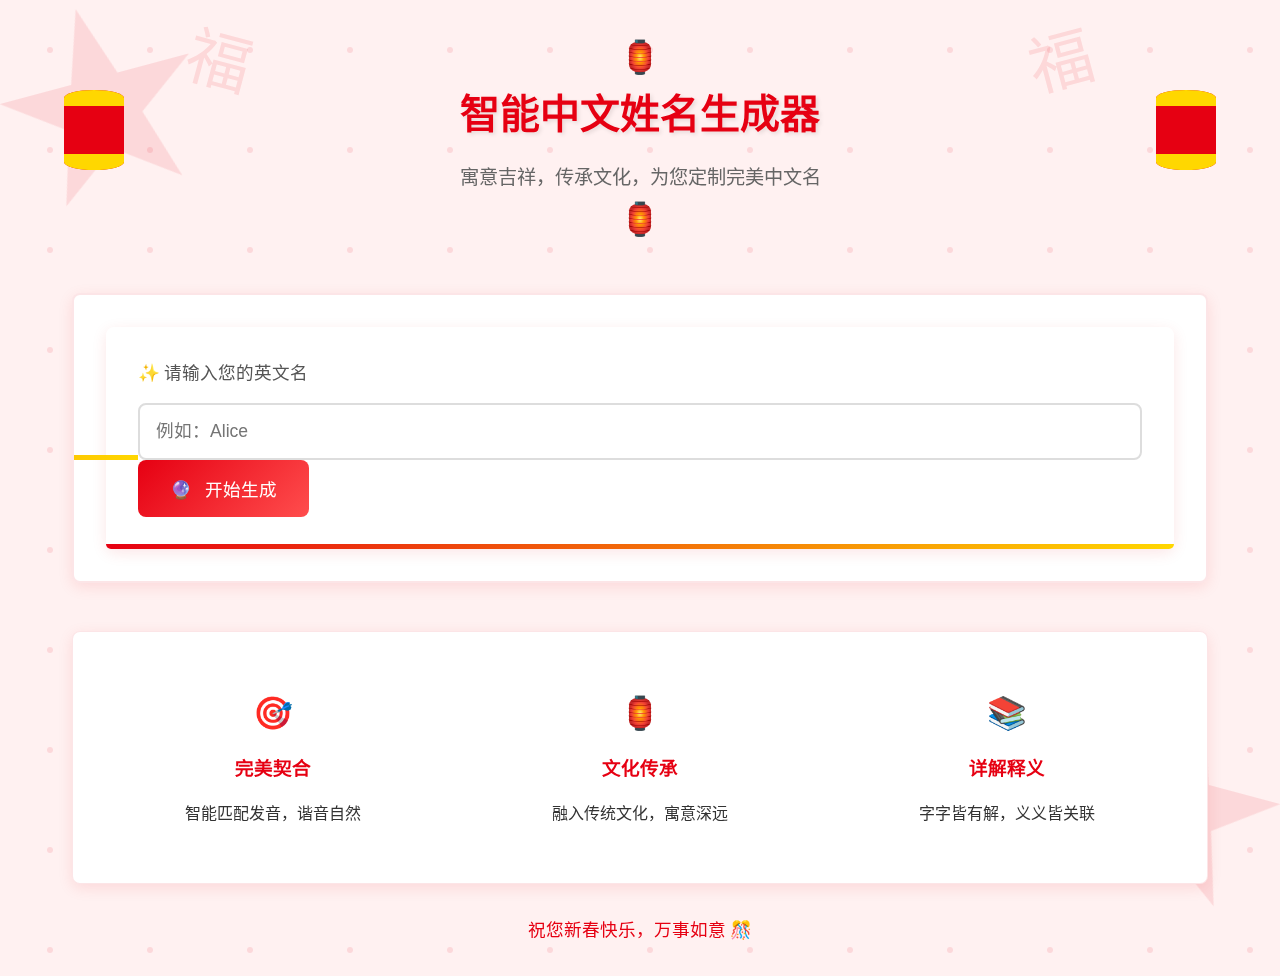
==== index.html @ 564c3832 "初始化项目" ====
<!DOCTYPE html>
<html lang="zh-CN">
<head>
    <meta charset="UTF-8">
    <meta name="viewport" content="width=device-width, initial-scale=1.0">
    <title>智能中文姓名生成器 - 春节特别版</title>
    <link rel="stylesheet" href="css/style.css">
    <!-- 添加图标字体 -->
    <link rel="stylesheet" href="https://at.alicdn.com/t/font_8d5l8fzk5b87iudi.css">
    <!-- Add Google Fonts for better typography -->
    <link href="https://fonts.googleapis.com/css2?family=Roboto:wght@300;400;500;700&display=swap" rel="stylesheet">
</head>
<body>
    <!-- 添加装饰元素 -->
    <div class="lantern left"></div>
    <div class="lantern right"></div>
    
    <div class="container">
        <header>
            <div class="festival-decoration">🏮</div>
            <h1>智能中文姓名生成器</h1>
            <p class="subtitle">寓意吉祥，传承文化，为您定制完美中文名</p>
            <div class="festival-decoration">🏮</div>
        </header>

        <main>
            <section class="input-section">
                <div class="input-wrapper">
                    <div class="input-group">
                        <label for="englishName">
                            <span class="icon">✨</span>
                            请输入您的英文名
                        </label>
                        <input type="text" 
                               id="englishName" 
                               placeholder="例如：Alice" 
                               autocomplete="off">
                    </div>
                    <button id="generateBtn" onclick="handleGenerate()">
                        <span class="icon">🔮</span>
                        开始生成
                    </button>
                </div>
            </section>

            <section class="loading-section" id="loadingSection" style="display: none;">
                <div class="loading-spinner"></div>
                <p>正在为您生成完美契合的中文名...</p>
            </section>

            <section class="result-section" id="resultSection">
                <!-- 结果将在这里动态显示 -->
            </section>
        </main>

        <footer>
            <div class="features">
                <div class="feature">
                    <span class="feature-icon">🎯</span>
                    <h3>完美契合</h3>
                    <p>智能匹配发音，谐音自然</p>
                </div>
                <div class="feature">
                    <span class="feature-icon">🏮</span>
                    <h3>文化传承</h3>
                    <p>融入传统文化，寓意深远</p>
                </div>
                <div class="feature">
                    <span class="feature-icon">📚</span>
                    <h3>详解释义</h3>
                    <p>字字皆有解，义义皆关联</p>
                </div>
            </div>
            <div class="copyright">
                <p>祝您新春快乐，万事如意 🎊</p>
            </div>
        </footer>
    </div>

    <script src="js/config.js"></script>
    <script src="js/api.js"></script>
    <script src="js/database.js"></script>
    <script src="js/main.js"></script>
</body>
</html>
---- css/style.css ----
/* 基础样式设置 */
:root {
    --primary-color: #e60012; /* 春节红 */
    --secondary-color: #ffd700; /* 金色 */
    --text-color: #333;
    --border-radius: 8px;
    --transition: all 0.3s ease;
}

* {
    margin: 0;
    padding: 0;
    box-sizing: border-box;
}

body {
    font-family: -apple-system, BlinkMacSystemFont, "Segoe UI", Roboto, "Helvetica Neue", Arial, sans-serif;
    line-height: 1.6;
    color: var(--text-color);
    background: #fff1f1 url('data:image/svg+xml,<svg xmlns="http://www.w3.org/2000/svg" width="100" height="100" viewBox="0 0 100 100"><circle cx="50" cy="50" r="3" fill="%23e60012" opacity="0.1"/></svg>') repeat;
    position: relative;
    overflow-x: hidden;
}

/* 添加春节装饰元素 */
body::before,
body::after {
    content: "";
    position: fixed;
    width: 200px;
    height: 200px;
    background-image: url('data:image/svg+xml,<svg xmlns="http://www.w3.org/2000/svg" viewBox="0 0 100 100"><path d="M50,3l12,36h37l-30,22l11,36l-30-22l-30,22l11-36l-30-22h37z" fill="%23e60012" opacity="0.1"/></svg>');
    background-size: contain;
    z-index: -1;
}

body::before {
    top: 0;
    left: 0;
    transform: rotate(-15deg);
}

body::after {
    bottom: 0;
    right: 0;
    transform: rotate(15deg);
}

.container {
    max-width: 1200px;
    margin: 0 auto;
    padding: 2rem;
}

/* 头部样式 */
header {
    text-align: center;
    margin-bottom: 3rem;
    position: relative;
}

header::before,
header::after {
    content: "福";
    position: absolute;
    font-size: 4rem;
    color: var(--primary-color);
    opacity: 0.1;
    font-family: "STKaiti", "楷体", serif;
    transform: rotate(15deg);
}

header::before {
    left: 10%;
    top: -20px;
}

header::after {
    right: 10%;
    top: -20px;
    transform: rotate(-15deg);
}

h1 {
    font-size: 2.5rem;
    color: var(--primary-color);
    margin-bottom: 1rem;
    text-shadow: 2px 2px 4px rgba(0, 0, 0, 0.1);
}

.subtitle {
    font-size: 1.2rem;
    color: #666;
}

/* 输入区域样式 */
.input-section {
    background: white;
    padding: 2rem;
    border-radius: var(--border-radius);
    box-shadow: 0 4px 15px rgba(230, 0, 18, 0.1);
    margin-bottom: 2rem;
    border: 2px solid rgba(230, 0, 18, 0.1);
    position: relative;
    overflow: hidden;
}

.input-group {
    display: flex;
    flex-direction: column;
    gap: 1rem;
    position: relative;
}

label {
    font-size: 1.1rem;
    color: #555;
}

/* 波浪输入框效果 */
.input-group {
    position: relative;
}

input {
    padding: 1rem;
    border: 2px solid #ddd;
    border-radius: var(--border-radius);
    font-size: 1.1rem;
    transition: var(--transition);
    background: transparent;
    position: relative;
    z-index: 1;
}

.input-group::after {
    content: "";
    position: absolute;
    left: 0;
    bottom: 0;
    width: 100%;
    height: 5px;
    background: linear-gradient(90deg, var(--primary-color), var(--secondary-color));
    transform: translateX(-100%);
    transition: transform 0.3s ease;
}

.input-group:focus-within::after {
    transform: translateX(0);
    animation: wave 2s infinite linear;
}

@keyframes wave {
    0% {
        background-position: 0 0;
    }
    100% {
        background-position: 50px 0;
    }
}

input:focus {
    border-color: var(--primary-color);
    outline: none;
    box-shadow: 0 0 0 3px rgba(230, 0, 18, 0.1);
}

button {
    background: linear-gradient(135deg, var(--primary-color), #ff4d4d);
    color: white;
    padding: 1rem 2rem;
    border: none;
    border-radius: var(--border-radius);
    font-size: 1.1rem;
    cursor: pointer;
    transition: var(--transition);
    position: relative;
    overflow: hidden;
}

button::after {
    content: "";
    position: absolute;
    top: -50%;
    left: -50%;
    width: 200%;
    height: 200%;
    background: radial-gradient(circle, rgba(255,255,255,0.2) 0%, transparent 60%);
    transform: scale(0);
    transition: transform 0.3s ease-out;
}

button:hover::after {
    transform: scale(1);
}

button:hover {
    transform: translateY(-2px);
    box-shadow: 0 4px 15px rgba(230, 0, 18, 0.2);
}

/* 加载动画 */
.loading-section {
    text-align: center;
    padding: 2rem;
}

.loading-spinner {
    width: 50px;
    height: 50px;
    border: 5px solid #fff;
    border-top: 5px solid var(--primary-color);
    border-radius: 50%;
    animation: spin 1s linear infinite;
    margin: 0 auto 1rem;
}

@keyframes spin {
    0% { transform: rotate(0deg); }
    100% { transform: rotate(360deg); }
}

/* 结果区域样式 */
.result-section {
    margin-top: 2rem;
}

.name-card {
    background: white;
    border-radius: var(--border-radius);
    padding: 2rem;
    margin-bottom: 1.5rem;
    box-shadow: 0 4px 15px rgba(230, 0, 18, 0.1);
    transition: var(--transition);
    border: 1px solid rgba(230, 0, 18, 0.1);
    position: relative;
    overflow: hidden;
    animation: slideIn 0.5s ease-out forwards;
    opacity: 0;
    transform: translateY(20px);
}

.name-card::before {
    content: "";
    position: absolute;
    top: 0;
    right: 0;
    width: 0;
    height: 0;
    border-style: solid;
    border-width: 0 50px 50px 0;
    border-color: transparent var(--primary-color) transparent transparent;
    opacity: 0.1;
}

.name-card:hover {
    transform: translateY(-2px);
    box-shadow: 0 8px 25px rgba(230, 0, 18, 0.15);
}

.name-card h3 {
    color: var(--primary-color);
    margin-bottom: 1rem;
    font-size: 1.5rem;
}

.name-details {
    display: grid;
    gap: 1rem;
}

.detail-item {
    padding: 0.8rem;
    border-bottom: 1px solid rgba(230, 0, 18, 0.1);
    transition: var(--transition);
}

.detail-item:hover {
    background: rgba(230, 0, 18, 0.02);
}

.detail-item:last-child {
    border-bottom: none;
}

/* 特性展示区域 */
.features {
    display: grid;
    grid-template-columns: repeat(auto-fit, minmax(250px, 1fr));
    gap: 2rem;
    margin-top: 3rem;
    padding: 2rem;
    background: white;
    border-radius: var(--border-radius);
    box-shadow: 0 4px 15px rgba(230, 0, 18, 0.1);
    border: 1px solid rgba(230, 0, 18, 0.1);
}

.feature {
    text-align: center;
    padding: 1.5rem;
    position: relative;
    transition: var(--transition);
}

.feature:hover {
    transform: translateY(-5px);
}

.feature h3 {
    color: var(--primary-color);
    margin-bottom: 1rem;
}

.feature-icon {
    font-size: 2rem;
    display: block;
    margin-bottom: 1rem;
    animation: pulse 2s infinite;
}

@keyframes pulse {
    0% {
        transform: scale(1);
    }
    50% {
        transform: scale(1.1);
    }
    100% {
        transform: scale(1);
    }
}

/* 响应式设计 */
@media (max-width: 768px) {
    .container {
        padding: 1rem;
    }

    h1 {
        font-size: 2rem;
    }

    .features {
        grid-template-columns: 1fr;
    }

    header::before,
    header::after {
        display: none;
    }
}

/* 错误提示样式 */
.error-message {
    background-color: #fff3f3;
    color: var(--primary-color);
    padding: 1rem;
    border-radius: var(--border-radius);
    margin-top: 1rem;
    border-left: 4px solid var(--primary-color);
    position: relative;
    overflow: hidden;
}

.error-message::after {
    content: "";
    position: absolute;
    top: 0;
    right: 0;
    width: 100%;
    height: 100%;
    background: linear-gradient(45deg, transparent, rgba(230, 0, 18, 0.05));
}

/* 添加灯笼样式 */
.lantern {
    position: fixed;
    width: 60px;
    height: 80px;
    background: var(--primary-color);
    border-radius: 50% / 10%;
    animation: swing 3s infinite ease-in-out;
    z-index: 100;
}

.lantern::before,
.lantern::after {
    content: '';
    position: absolute;
    width: 100%;
    height: 20%;
    background: var(--secondary-color);
}

.lantern::before {
    top: 0;
    border-radius: 50% 50% 0 0;
}

.lantern::after {
    bottom: 0;
    border-radius: 0 0 50% 50%;
}

.lantern.left {
    left: 5%;
    top: 10%;
    animation-delay: -0.5s;
}

.lantern.right {
    right: 5%;
    top: 10%;
    animation-delay: -1s;
}

@keyframes swing {
    0%, 100% {
        transform: translateY(0) rotate(3deg);
    }
    50% {
        transform: translateY(10px) rotate(-3deg);
    }
}

/* 添加喜庆装饰 */
.festival-decoration {
    font-size: 2rem;
    animation: bounce 2s infinite ease-in-out;
    display: inline-block;
    margin: 0 1rem;
}

@keyframes bounce {
    0%, 100% {
        transform: translateY(0);
    }
    50% {
        transform: translateY(-10px);
    }
}

/* 输入框波浪效果增强 */
.input-wrapper {
    position: relative;
    background: white;
    padding: 2rem;
    border-radius: var(--border-radius);
    box-shadow: 0 4px 15px rgba(230, 0, 18, 0.1);
}

.input-wrapper::before {
    content: "";
    position: absolute;
    left: 0;
    bottom: 0;
    width: 100%;
    height: 5px;
    background: linear-gradient(90deg, 
        var(--primary-color), 
        var(--secondary-color), 
        var(--primary-color));
    background-size: 200% 100%;
    animation: wave 2s linear infinite;
    border-radius: 0 0 var(--border-radius) var(--border-radius);
}

@keyframes wave {
    0% {
        background-position: 100% 0;
    }
    100% {
        background-position: -100% 0;
    }
}

/* 按钮特效 */
button {
    background: linear-gradient(135deg, var(--primary-color), #ff4d4d);
    color: white;
    padding: 1rem 2rem;
    border: none;
    border-radius: var(--border-radius);
    font-size: 1.1rem;
    cursor: pointer;
    transition: var(--transition);
    position: relative;
    overflow: hidden;
}

button .icon {
    margin-right: 0.5rem;
    display: inline-block;
    transition: transform 0.3s ease;
}

button:hover .icon {
    transform: rotate(360deg);
}

button::after {
    content: "";
    position: absolute;
    top: -50%;
    left: -50%;
    width: 200%;
    height: 200%;
    background: radial-gradient(circle, rgba(255,255,255,0.3) 0%, transparent 60%);
    transform: scale(0);
    transition: transform 0.3s ease-out;
}

button:hover::after {
    transform: scale(1);
}

/* 版权信息样式 */
.copyright {
    text-align: center;
    margin-top: 2rem;
    color: var(--primary-color);
    font-size: 1.1rem;
    animation: fadeIn 1s ease-out;
}

@keyframes fadeIn {
    from {
        opacity: 0;
    }
    to {
        opacity: 1;
    }
}

/* 响应式调整 */
@media (max-width: 768px) {
    .lantern {
        width: 40px;
        height: 60px;
    }

    .festival-decoration {
        font-size: 1.5rem;
    }

    .feature-icon {
        font-size: 1.5rem;
    }
}
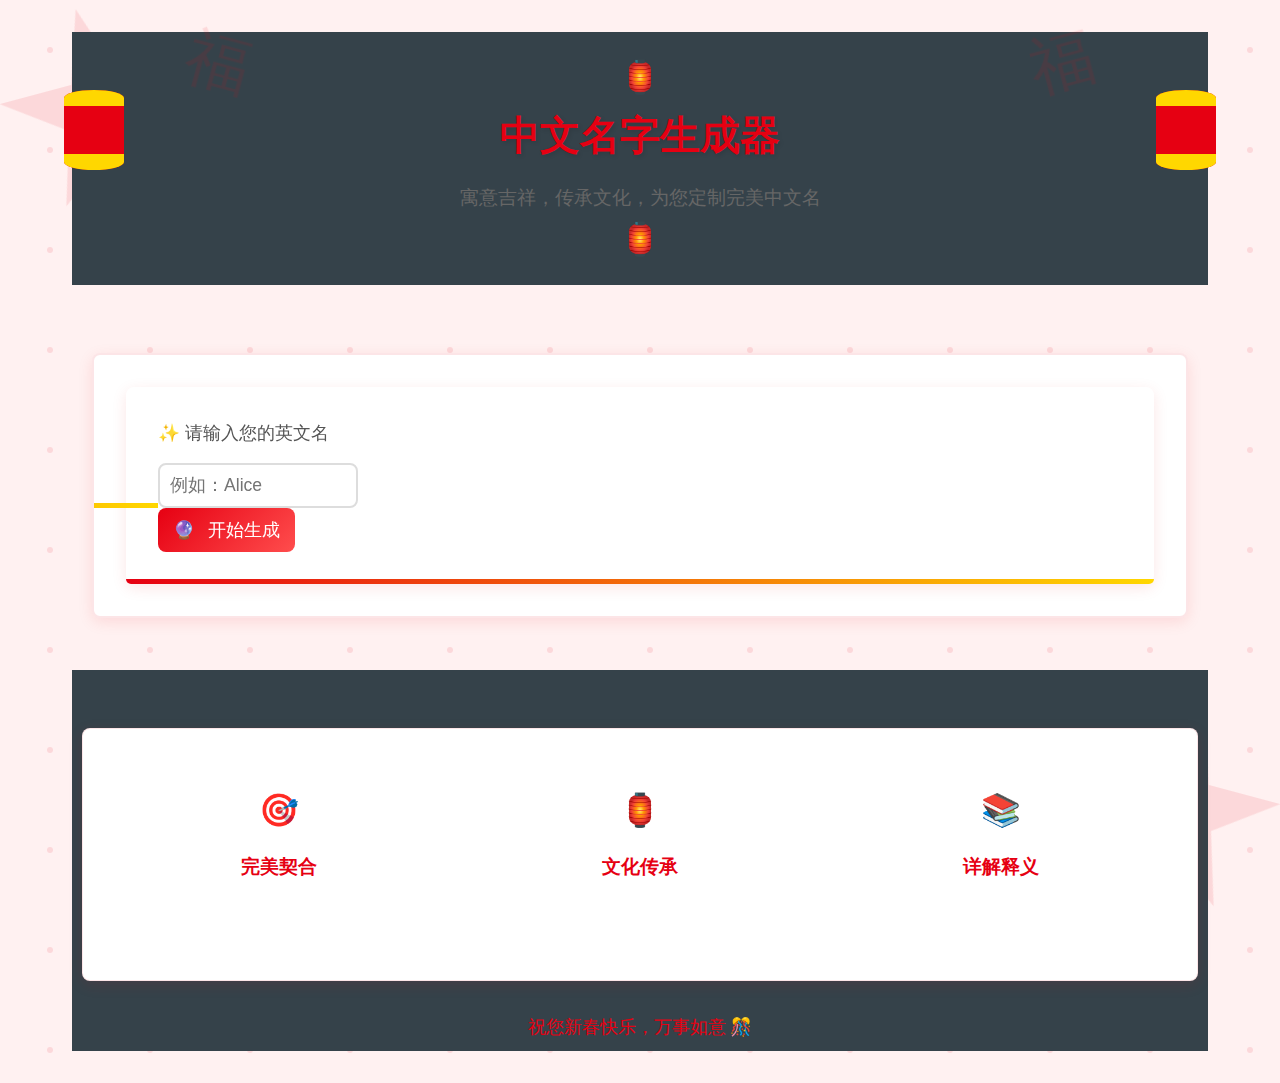
==== commit 4bd0de77: "Redesign layout for better aesthetics and usability" ====
--- a/index.html
+++ b/index.html
@@ -1,9 +1,9 @@
 <!DOCTYPE html>
-<html lang="zh-CN">
+<html lang="zh">
 <head>
     <meta charset="UTF-8">
     <meta name="viewport" content="width=device-width, initial-scale=1.0">
-    <title>智能中文姓名生成器 - 春节特别版</title>
+    <title>中文名字生成器</title>
     <link rel="stylesheet" href="css/style.css">
     <!-- 添加图标字体 -->
     <link rel="stylesheet" href="https://at.alicdn.com/t/font_8d5l8fzk5b87iudi.css">
@@ -18,7 +18,7 @@
     <div class="container">
         <header>
             <div class="festival-decoration">🏮</div>
-            <h1>智能中文姓名生成器</h1>
+            <h1>中文名字生成器</h1>
             <p class="subtitle">寓意吉祥，传承文化，为您定制完美中文名</p>
             <div class="festival-decoration">🏮</div>
         </header>
--- a/css/style.css
+++ b/css/style.css
@@ -14,7 +14,10 @@
 }
 
 body {
-    font-family: -apple-system, BlinkMacSystemFont, "Segoe UI", Roboto, "Helvetica Neue", Arial, sans-serif;
+    font-family: Arial, sans-serif;
+    margin: 0;
+    padding: 0;
+    background-color: #f4f4f4;
     line-height: 1.6;
     color: var(--text-color);
     background: #fff1f1 url('data:image/svg+xml,<svg xmlns="http://www.w3.org/2000/svg" width="100" height="100" viewBox="0 0 100 100"><circle cx="50" cy="50" r="3" fill="%23e60012" opacity="0.1"/></svg>') repeat;
@@ -54,6 +57,9 @@
 
 /* 头部样式 */
 header {
+    background: #35424a;
+    color: #ffffff;
+    padding: 20px 0;
     text-align: center;
     margin-bottom: 3rem;
     position: relative;
@@ -548,3 +554,35 @@
         font-size: 1.5rem;
     }
 }
+
+footer {
+    text-align: center;
+    padding: 10px;
+    background: #35424a;
+    color: #ffffff;
+    position: relative;
+    bottom: 0;
+    width: 100%;
+}
+
+main {
+    padding: 20px;
+}
+
+input[type="text"] {
+    padding: 10px;
+    width: 200px;
+    margin-right: 10px;
+}
+
+button {
+    padding: 10px 15px;
+    background-color: #35424a;
+    color: white;
+    border: none;
+    cursor: pointer;
+}
+
+button:hover {
+    background-color: #45a049;
+}
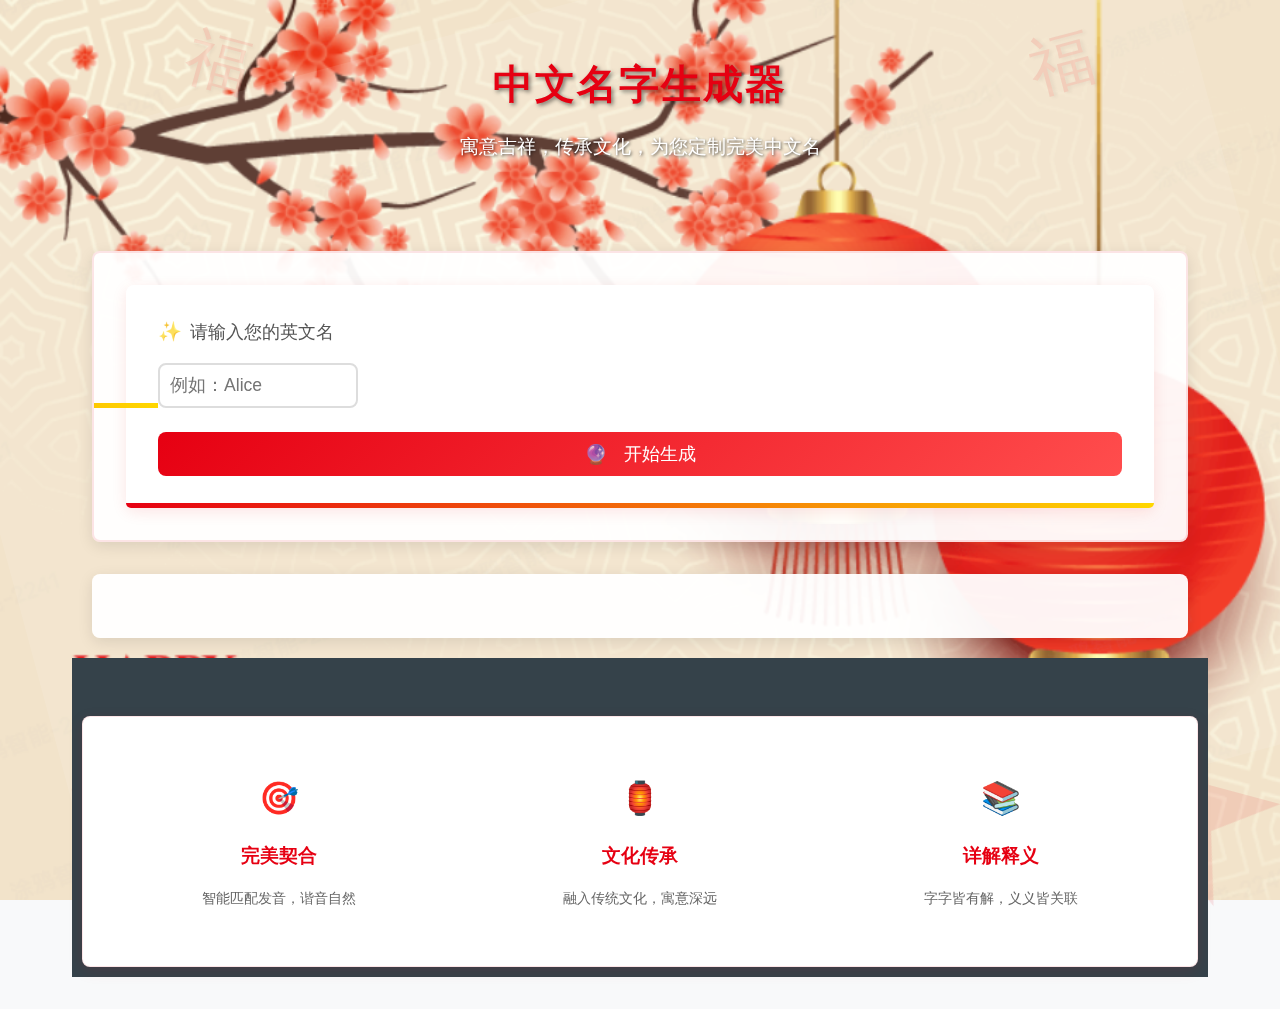
==== commit 9260650c: "Redesign: modern and minimalist interface" ====
--- a/index.html
+++ b/index.html
@@ -5,22 +5,13 @@
     <meta name="viewport" content="width=device-width, initial-scale=1.0">
     <title>中文名字生成器</title>
     <link rel="stylesheet" href="css/style.css">
-    <!-- 添加图标字体 -->
-    <link rel="stylesheet" href="https://at.alicdn.com/t/font_8d5l8fzk5b87iudi.css">
-    <!-- Add Google Fonts for better typography -->
-    <link href="https://fonts.googleapis.com/css2?family=Roboto:wght@300;400;500;700&display=swap" rel="stylesheet">
+    <link href="https://fonts.googleapis.com/css2?family=Noto+Sans+SC:wght@300;400;500;700&display=swap" rel="stylesheet">
 </head>
 <body>
-    <!-- 添加装饰元素 -->
-    <div class="lantern left"></div>
-    <div class="lantern right"></div>
-    
     <div class="container">
         <header>
-            <div class="festival-decoration">🏮</div>
             <h1>中文名字生成器</h1>
             <p class="subtitle">寓意吉祥，传承文化，为您定制完美中文名</p>
-            <div class="festival-decoration">🏮</div>
         </header>
 
         <main>
@@ -71,9 +62,6 @@
                     <p>字字皆有解，义义皆关联</p>
                 </div>
             </div>
-            <div class="copyright">
-                <p>祝您新春快乐，万事如意 🎊</p>
-            </div>
         </footer>
     </div>
 
--- a/css/style.css
+++ b/css/style.css
@@ -1,3 +1,247 @@
+/* 基础样式设置 */
+:root {
+    --primary-color: #e60012;
+    --secondary-color: #ffd700;
+    --text-color: #333;
+    --background-color: #f8f9fa;
+    --border-radius: 12px;
+    --box-shadow: 0 8px 30px rgba(0, 0, 0, 0.12);
+    --transition: all 0.3s ease;
+}
+
+* {
+    margin: 0;
+    padding: 0;
+    box-sizing: border-box;
+}
+
+body {
+    font-family: "PingFang SC", "Helvetica Neue", Arial, sans-serif;
+    line-height: 1.6;
+    color: var(--text-color);
+    background-color: var(--background-color);
+    min-height: 100vh;
+    display: flex;
+    flex-direction: column;
+    align-items: center;
+}
+
+.container {
+    width: 100%;
+    max-width: 800px;
+    margin: 0 auto;
+    padding: 2rem;
+}
+
+/* 头部样式 */
+header {
+    text-align: center;
+    padding: 3rem 0;
+    margin-bottom: 2rem;
+}
+
+h1 {
+    font-size: 2.5rem;
+    color: var(--primary-color);
+    margin-bottom: 1rem;
+    font-weight: 600;
+    letter-spacing: 0.05em;
+}
+
+.subtitle {
+    font-size: 1.1rem;
+    color: #666;
+    font-weight: 300;
+}
+
+/* 输入区域样式 */
+.input-section {
+    background: white;
+    padding: 2rem;
+    border-radius: var(--border-radius);
+    box-shadow: var(--box-shadow);
+    margin-bottom: 2rem;
+    transition: var(--transition);
+}
+
+.input-wrapper {
+    display: flex;
+    flex-direction: column;
+    gap: 1.5rem;
+}
+
+.input-group {
+    display: flex;
+    flex-direction: column;
+    gap: 0.5rem;
+}
+
+label {
+    font-size: 1rem;
+    color: #555;
+    display: flex;
+    align-items: center;
+    gap: 0.5rem;
+}
+
+input {
+    padding: 1rem;
+    border: 2px solid #eee;
+    border-radius: var(--border-radius);
+    font-size: 1rem;
+    transition: var(--transition);
+}
+
+input:focus {
+    outline: none;
+    border-color: var(--primary-color);
+    box-shadow: 0 0 0 3px rgba(230, 0, 18, 0.1);
+}
+
+button {
+    background: var(--primary-color);
+    color: white;
+    padding: 1rem 2rem;
+    border: none;
+    border-radius: var(--border-radius);
+    font-size: 1rem;
+    cursor: pointer;
+    transition: var(--transition);
+    display: flex;
+    align-items: center;
+    justify-content: center;
+    gap: 0.5rem;
+}
+
+button:hover {
+    transform: translateY(-2px);
+    box-shadow: 0 4px 12px rgba(230, 0, 18, 0.2);
+}
+
+/* 结果区域样式 */
+.result-section {
+    background: white;
+    padding: 2rem;
+    border-radius: var(--border-radius);
+    box-shadow: var(--box-shadow);
+}
+
+.name-card {
+    background: #fff;
+    padding: 1.5rem;
+    border-radius: var(--border-radius);
+    margin-bottom: 1rem;
+    border: 1px solid #eee;
+    transition: var(--transition);
+}
+
+.name-card:hover {
+    transform: translateY(-2px);
+    box-shadow: 0 4px 12px rgba(0, 0, 0, 0.05);
+}
+
+.name-card h3 {
+    color: var(--primary-color);
+    margin-bottom: 0.5rem;
+    font-size: 1.25rem;
+}
+
+.name-card p {
+    color: #666;
+    font-size: 0.9rem;
+}
+
+/* 加载动画 */
+.loading-section {
+    text-align: center;
+    padding: 2rem;
+}
+
+.loading-spinner {
+    width: 40px;
+    height: 40px;
+    border: 3px solid #eee;
+    border-top-color: var(--primary-color);
+    border-radius: 50%;
+    animation: spin 1s linear infinite;
+    margin: 0 auto 1rem;
+}
+
+@keyframes spin {
+    to {
+        transform: rotate(360deg);
+    }
+}
+
+/* 响应式设计 */
+@media (max-width: 768px) {
+    .container {
+        padding: 1rem;
+    }
+
+    header {
+        padding: 2rem 0;
+    }
+
+    h1 {
+        font-size: 2rem;
+    }
+
+    .input-section,
+    .result-section {
+        padding: 1.5rem;
+    }
+}
+
+/* 特效 */
+.icon {
+    font-size: 1.2rem;
+    opacity: 0.8;
+}
+
+.features {
+    display: grid;
+    grid-template-columns: repeat(auto-fit, minmax(200px, 1fr));
+    gap: 2rem;
+    margin-top: 3rem;
+}
+
+.feature {
+    text-align: center;
+    padding: 1.5rem;
+    background: white;
+    border-radius: var(--border-radius);
+    transition: var(--transition);
+}
+
+.feature:hover {
+    transform: translateY(-5px);
+}
+
+.feature-icon {
+    font-size: 2rem;
+    margin-bottom: 1rem;
+    display: block;
+}
+
+.feature h3 {
+    color: var(--text-color);
+    margin-bottom: 0.5rem;
+}
+
+.feature p {
+    color: #666;
+    font-size: 0.9rem;
+}
+
+.copyright {
+    text-align: center;
+    margin-top: 3rem;
+    padding: 1rem;
+    color: #666;
+    font-size: 0.9rem;
+}
+
 /* 基础样式设置 */
 :root {
     --primary-color: #e60012; /* 春节红 */
@@ -17,16 +261,29 @@
     font-family: Arial, sans-serif;
     margin: 0;
     padding: 0;
-    background-color: #f4f4f4;
     line-height: 1.6;
     color: var(--text-color);
-    background: #fff1f1 url('data:image/svg+xml,<svg xmlns="http://www.w3.org/2000/svg" width="100" height="100" viewBox="0 0 100 100"><circle cx="50" cy="50" r="3" fill="%23e60012" opacity="0.1"/></svg>') repeat;
-    position: relative;
+    background-image: url('../picture1.png');
+    background-size: cover;
+    background-position: center;
+    background-repeat: no-repeat;
+    background-attachment: fixed;
+    position: relative;
+    min-height: 100vh;
     overflow-x: hidden;
 }
 
-/* 添加春节装饰元素 */
-body::before,
+body::before {
+    content: '';
+    position: fixed;
+    top: 0;
+    left: 0;
+    width: 100%;
+    height: 100%;
+    z-index: -1;
+    background: rgba(255, 255, 255, 0.1);
+}
+
 body::after {
     content: "";
     position: fixed;
@@ -57,12 +314,13 @@
 
 /* 头部样式 */
 header {
-    background: #35424a;
     color: #ffffff;
     padding: 20px 0;
     text-align: center;
     margin-bottom: 3rem;
     position: relative;
+    background: transparent;
+    text-shadow: 2px 2px 4px rgba(0, 0, 0, 0.5);
 }
 
 header::before,
@@ -91,12 +349,17 @@
     font-size: 2.5rem;
     color: var(--primary-color);
     margin-bottom: 1rem;
-    text-shadow: 2px 2px 4px rgba(0, 0, 0, 0.1);
+    text-shadow: 2px 2px 4px rgba(0, 0, 0, 0.5);
+    position: relative;
+    z-index: 2;
 }
 
 .subtitle {
     font-size: 1.2rem;
-    color: #666;
+    color: #ffffff;
+    text-shadow: 1px 1px 3px rgba(0, 0, 0, 0.7);
+    position: relative;
+    z-index: 2;
 }
 
 /* 输入区域样式 */
@@ -109,6 +372,12 @@
     border: 2px solid rgba(230, 0, 18, 0.1);
     position: relative;
     overflow: hidden;
+    position: relative;
+    z-index: 1000;
+    background: rgba(255, 255, 255, 0.95);
+    padding: 2rem;
+    border-radius: var(--border-radius);
+    box-shadow: 0 4px 15px rgba(0, 0, 0, 0.1);
 }
 
 .input-group {
@@ -228,6 +497,12 @@
 
 /* 结果区域样式 */
 .result-section {
+    position: relative;
+    z-index: 1000;
+    background: rgba(255, 255, 255, 0.95);
+    padding: 2rem;
+    border-radius: var(--border-radius);
+    box-shadow: 0 4px 15px rgba(0, 0, 0, 0.1);
     margin-top: 2rem;
 }
 
